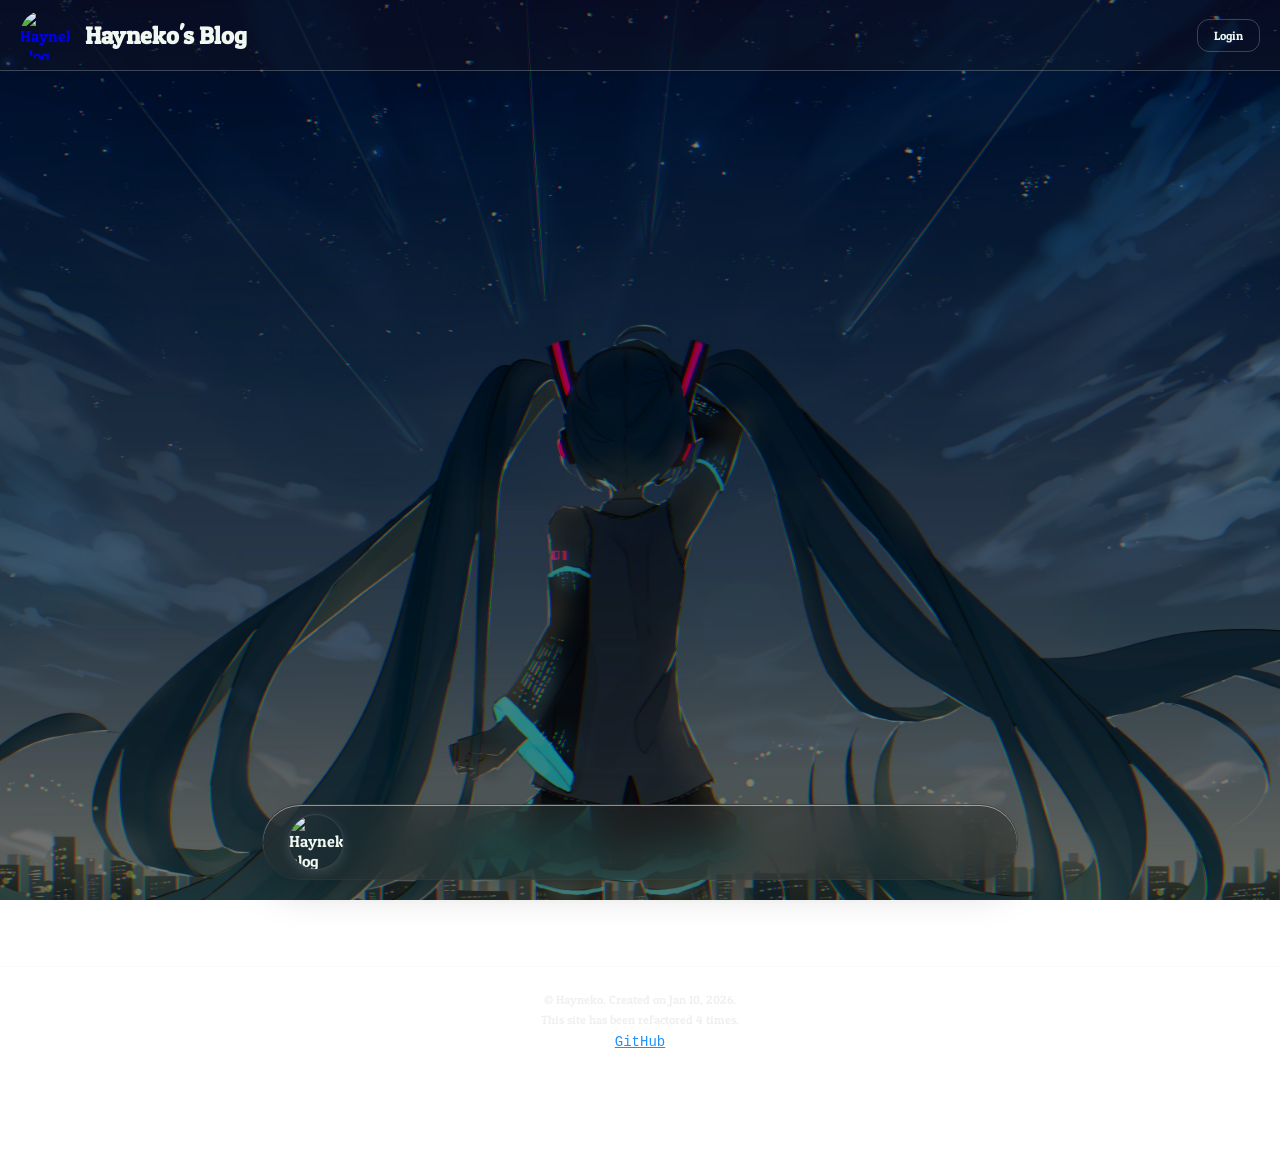
==== index.html @ 8fb21d36 "添加工具文档菜单，更新国际化翻译，优化菜单样式" ====
<!DOCTYPE html>
<html lang="en">
<head>
	<meta charset="UTF-8">
	<meta name="viewport" content="width=device-width, initial-scale=1.0">
	<meta name="description" content="Hayneko's first blog!">
	<meta name="keyword" content="Hayneko, blog, web development, haynekogithubio, acg, programmer, hayneko的博客, 博客, 个人网站, 个人博客, 二次元, 动画, 音乐, miku">
	<meta http-equiv="X-UA-Compatible" content="IE=edge">
		
	<title>Hayneko's blog</title>

	<link rel="manifest" href="manifest.json">
	
	<!-- 对于 iOS -->
	<meta name="mobile-web-app-capable" content="yes">
	<!-- <meta name="apple-mobile-web-app-status-bar-style" content="black-translucent"> -->
	
	<link rel="icon" href="medias/picures/miku.JPG" sizes="32x32">

	<!-- css waifu -->
	<!-- <link rel="stylesheet" href="live2dqw/assets/waifu.css"> -->

	<!-- css -->
	<link rel="stylesheet" href="medias/css/index.css">
	<link rel="stylesheet" href="medias/css/dock.css">
	<link rel="stylesheet" href="medias/css/main-page.css">

	
</head>
<body>

<header class="body_header">
	<a href="index.html" class="body_header_anchor not-link">
		<img class="body_header_logo protected-media" src="medias/picures/avatarMikuHatsune.jpg" alt="Hayneko's blog" />
		<h1 class="body_header_title" data-i18n="title">Hayneko's blog</h1>
	</a>

	<button class="body_header_menu_login-button" id="body_header_menu_login-button" data-i18n="login" onclick="javascript:ToggleMenu('dock_menu_header_login-menu');">Login</button>
</header>
<main>
	<!-- <h1 style="display:flex;justify-content:center;align-items:center;min-height:100vh;color:red;font-size:64px;text-align:center;" data-i18n="construction">NEW SITE IS UNDER CONSTRUCTION</h1> -->

	<aside class=""></aside>
	<section class=""></section>
	<!-- <strong>A sample strong tag.</strong> -->


</main>

<footer class="body_footer">
	<p class="body_footer_text" data-i18n="body_footer_text-0">Hayneko. Created on Jan 10, 2026.</p>
	<p class="body_footer_text" data-i18n="body_footer_text-1">This site has been refactored 4 times.</p>

	<a href="https://github.com/hayNeko" target="_blank" class="body_footer_link"><i class="fa-brands fa-github"></i>GitHub</a>

</footer>


<!-- menu system -->
<div class="dock_menus">
	<!-- contact -->
	<div class="dock_contact-menu" id="dock_contact">
		<div class="dock_menu_header">
			<i class="fa-solid fa-comment"></i>
			<span data-i18n="contact">Contact</span>
		</div>
		<menu class="dock_menu_content">
			<li class="dock_menu_option" onclick="javascript:HandleDockClickEvent_Contact_Via('https:\/\/github.com/hayNeko');">
				<i class="fa-brands fa-github"></i>
				<span data-i18n="contact-via-github">Contact me via GitHub</span>
			</li>
			<li class="dock_menu_option">
				<i class="fa-brands fa-instagram" onclick="javascript:HandleDockClickEvent_Contact_Via('https:\/\/www.instagram.com/hayneko_dword/');"></i>
				<span data-i18n="contact-via-instagram">Contact me via Instagram</span>
			</li>
		</menu>
	</div>
	
	<!-- language -->
	<div class="dock_language-menu" id="dock_language">
		<div class="dock_menu_header">
			<i class="fa-solid fa-globe"></i>
			<span data-i18n="language">Language</span>
		</div>
		<menu class="dock_menu_content">
			<li class="dock_menu_option" onclick="javascript:SetLanguage('en')">
				<span>English</span>
				<i class="fa-solid fa-check check-icon"></i>
			</li>
			<li class="dock_menu_option" onclick="javascript:SetLanguage('zh-CN')">
				<span>中文(简体)</span>
				<i class="fa-solid fa-check check-icon"></i>
			</li>
			<li class="dock_menu_option" onclick="javascript:SetLanguage('zh-TW')">
				<span>中文(繁體)</span>
				<i class="fa-solid fa-check check-icon"></i>
			</li>
			<li class="dock_menu_option" onclick="javascript:SetLanguage('ja')">
				<span>日本語</span>
				<i class="fa-solid fa-check check-icon"></i>
			</li>
		</menu>
	</div>

	<!-- search -->
	<div class="dock_search-menu" id="dock_search">
		<div class="dock_menu_header">
			<i class="fa-solid fa-magnifying-glass"></i>
			<span data-i18n="search">Search</span>
		</div>
		<menu class="dock_menu_content">
			<li>
				<input id="dock_menu_search_input" type="text" placeholder="Search..." disabled style="cursor:not-allowed;">
			</li>
			<li>
				<button data-i18n="search" disabled style="cursor:not-allowed;">Search (Not Available Yet)</button>
			</li>
		</menu>
	</div>

	<!-- tools -->
	<div class="dock_tools-menu" id="dock_tools">
		<div class="dock_menu_header">
			<i class="fa-solid fa-wrench"></i>
			<span data-i18n="tools">Tools</span>
		</div>
		<div class="dock_menu_content">
			<div class="dock_tools_section">
				<h3 class="dock_tools_title" data-i18n="simulation">Simulation</h3>
				<ul class="dock_tools_list">
					<li><a href="./physics_simulation.html" target="_blank" rel="noopener noreferrer" data-i18n="physics-simulation" class="not-link">Physics Simulation</a></li>
					<li><a href="./physics-simulation_Newtoon-second-law.html" target="_blank" rel="noopener noreferrer" data-i18n="physics-simulation-newtoon-second-law" class="not-link">Physics Simulation (Newtoon Second Law)</a></li>
				</ul>
				<h3 class="dock_tools_title" data-i18n="docs">Useful Docs</h3>
				<ul class="dock_tools_list">
					<li><a href="./medias/i386.pdf" target="_blank" rel="noopener noreferrer" data-i18n="docs-i386" class="not-link">INTEL 80386 PROGRAMMER'S REFERENCE MANUAL 1986</a></li>
				</ul>
			</div>
		</div>
	</div>
</div>
<!-- end menu system -->

<!-- login modal -->

<!-- end login modal -->

<!-- dock -->
<section class="dock">
	<div class="dock_avatar" id="avatar" onclick="javascript:HandleDockClickEvent_EmmitParticle();">
		<img src="medias/picures/avatarMikuHatsune.jpg" alt="Hayneko's blog" class="protected-media">
	</div>

	<p class="dock_boxes" id="home" data-i18n-tooltip="home" onclick="javascript:HandleDockClickEvent_Home();"><i class="fa-solid fa-house"></i></p>
	<p class="dock_boxes" id="album" data-i18n-tooltip="album" onclick="javascript:HandleDockClickEvent_Album();"><i class="fa-solid fa-image"></i></p>
	<p class="dock_boxes" id="about"  data-i18n-tooltip="about" onclick="javascript:HandleDockClickEvent_About();"><i class="fa-solid fa-user"></i></p>
	<p class="dock_boxes" id="projects" data-i18n-tooltip="projects" onclick="javascript:HandleDockClickEvent_Projects();"><i class="fa-solid fa-code"></i></p>
	<p class="dock_boxes" id="contact" data-i18n-tooltip="contact" onclick="javascript:HandleDockClickEvent_Contact();"><i class="fa-solid fa-comment"></i></p>
	<p class="dock_boxes" id="language" data-i18n-tooltip="language" onclick="javascript:HandleDockClickEvent_Language(event);"><i class="fa-solid fa-globe"></i></p>
	<p class="dock_boxes" id="theme" data-i18n-tooltip="switch-theme" onclick="javascript:HandleDockClickEvent_Theme();"><i class="fa-solid fa-moon"></i></p>
	<p class="dock_boxes" id="search" data-i18n-tooltip="search" onclick="javascript:HandleDockClickEvent_Search(event);"><i class="fa-solid fa-magnifying-glass"></i></p>
	<p class="dock_boxes" id="tools" data-i18n-tooltip="tools" onclick="javascript:HandleDockClickEvent_Tools(event);"><i class="fa-solid fa-wrench"></i></p>

</section>
<!-- end dock -->

<!-- waifu -->

<!-- <div class="waifu">
    <div class="waifu-tips"></div>
    <canvas id="live2d" class="live2d"></canvas>
    <div class="waifu-tool">
        <span class="fui-home"></span>
        <span class="fui-chat"></span>
        <span class="fui-eye"></span>
        <span class="fui-user"></span>
        <span class="fui-photo"></span>
        <span class="fui-info-circle"></span>
        <span class="fui-cross"></span>
    </div>
</div> -->

<!-- end waifu -->


</body>
<!-- DOM loaded -->
<script>
	document.addEventListener('DOMContentLoaded', async function() {
		// 初始化语言系统
		if (window.InitializeLanguageSystem) {
			await InitializeLanguageSystem();
		}
		
		// 延迟初始化菜单系统
		setTimeout(() => {
			if (window.InitializeMenuSystem) {
				InitializeMenuSystem();
			}
		}, 100);
	});
</script>
<!-- end DOM loaded -->

<!-- service worker -->
<script>
if ('serviceWorker' in navigator) {
	window.addEventListener('load', function() {
		// 获取正确的 Service Worker 路径
		const swPath = window.location.pathname.includes('/repo-name/') ? '/repo-name/service-worker.js' : '/service-worker.js';
		
		navigator.serviceWorker.register(swPath)
			.then(function(registration) {
				console.log('ServiceWorker registration successful');
			})
			.catch(function(err) {
				console.log('ServiceWorker registration failed: ', err);
			});
	});
}
</script>

<!-- end service worker -->

<!-- dock avatar particle -->
<script src="medias/scripts/CreateParticle.js"></script>
<!-- end dock avatar particle -->

<!-- dock links handler -->
<script>
	function HandleDockClickEvent_EmmitParticle() {
		EmmitParticle();

		// for debugging
		// caches.delete('hayneko-blog-cache-v1').then(() => {
		// 	console.log('Cache cleared');
		// });

	}
	function HandleDockClickEvent_Contact_Via(url) {
		window.open(url, "_blank");
	}

	function HandleDockClickEvent_Home() {
		window.location.href = "index.html";
	}
	function HandleDockClickEvent_Album() {
		// window.location.href = "#";
	}
	function HandleDockClickEvent_About() {
	}
	function HandleDockClickEvent_Projects() {
		window.open("https://github.com/hayNeko", "_blank");
	}
	function HandleDockClickEvent_Contact() {
		event.stopPropagation();
		ToggleMenu("dock_contact");
	}
	function HandleDockClickEvent_Language(event) {
		// const oldLang = LanguageManager.currentLanguage;
		// const newLang = LanguageManager.SwitchToNextLanguage();
		// UpdatePageLanguage();
		event.stopPropagation();
		ToggleMenu("dock_language");
	}
	function HandleDockClickEvent_Theme() {
		SwitchTheme();
		// console.log("Theme switched!");
	}
	function HandleDockClickEvent_Search(event) {
		// window.location.href = "#";
		event.stopPropagation();
		ToggleMenu("dock_search");
	}
	function HandleDockClickEvent_Tools(event) {
		// window.location.href = "#";
		event.stopPropagation();
		ToggleMenu("dock_tools");
	}
</script>
<!-- end dock links handler -->

<!-- language switcher -->
<script src="medias/scripts/LanguageSwitcher.js"></script>
<!-- end language switcher -->

<!-- theme switcher -->
<script src="medias/scripts/ThemeSwitcher.js"></script>
<!-- end theme switcher -->

<!-- menu system -->
<script src="medias/scripts/DockMenuSystem.js"></script>
<!-- end menu system -->

<!-- title -->
<script>
	let originalTitle = document.title;
	let leaveMessage = "Miku! ";

	document.addEventListener('DOMContentLoaded', async function() {
		// 等待语言系统初始化
		await InitializeLanguageSystem();
		
		// 获取当前语言的离开消息
		const langData = LanguageManager.GetCurrentLanguageData();
		leaveMessage = langData.translations['title_leave-message'] || "Miku! ";
		originalTitle = langData.translations['title'] || originalTitle;
	});

	document.addEventListener("visibilitychange", function () {
		if (document.hidden) {
			document.title = " (>_<) " + leaveMessage + originalTitle;
		} else {
			document.title = originalTitle;
		}
	});

</script>
<!-- end title -->

<!-- live-2d -->
<!-- <script src="live2dqw/assets/jquery.min.js?v=3.3.1"></script>
<script src="live2dqw/assets/jquery-ui.min.js?v=1.12.1"></script>
<script src="live2dqw/assets/waifu-tips.js"></script>
<script src="live2dqw/assets/live2d.js"></script>
<script type="text/javascript">
	/* 可直接修改部分参数 */
	live2d_settings['modelId'] = 2;                  // 默认模型 ID
	live2d_settings['modelTexturesId'] = 87;         // 默认材质 ID
	live2d_settings['modelStorage'] = false;         // 不储存模型 ID
	live2d_settings['canCloseLive2d'] = false;       // 隐藏 关闭看板娘 按钮
	live2d_settings['canTurnToHomePage'] = false;    // 隐藏 返回首页 按钮
	live2d_settings['waifuSize'] = '350x300';        // 看板娘大小
	live2d_settings['waifuTipsSize'] = '300x120';    // 提示框大小
	live2d_settings['waifuFontSize'] = '20px';       // 提示框字体
	live2d_settings['waifuToolFont'] = '20px';       // 工具栏字体
	live2d_settings['waifuToolLine'] = '30px';       // 工具栏行高
	live2d_settings['waifuToolTop'] = '-60px';       // 工具栏顶部边距
	live2d_settings['waifuDraggable'] = 'disable';    // 拖拽样式
	/* 在 initModel 前添加 */
	initModel("live2dqw/assets/waifu-tips.json?v=1.4.2")
</script> -->
<!-- end live-2d -->

<!-- fontawesome -->
<script src="https://kit.fontawesome.com/1600b40260.js" crossorigin="anonymous"></script>
<!-- end fontawesome -->

<!-- protected media -->
<script>
	const protectedMediaElements = document.querySelectorAll('.protected-media');

	protectedMediaElements.forEach(element => {
		// 禁用右键菜单
		element.addEventListener('contextmenu', event => {
			event.preventDefault();
		});

		// 禁用拖拽
		element.setAttribute('draggable', false);

		// 禁用拖动
		element.addEventListener('dragstart', event => {
			event.preventDefault();
		});

		// 禁用复制
		element.addEventListener('copy', event => {
			event.preventDefault();
		});

		// 禁用长按
		element.addEventListener('pointercancel', event => {
			event.preventDefault();
		});
	});
</script>

<!-- end protected media -->


</html>
---- medias/css/index.css ----
@import url("root.css");

* {
	margin: 0;
	padding: 0;
}


html {
	scroll-behavior: smooth;
	min-width: 100vw;
	font-family: eng-sans-serif, sans-serif;
}
html:lang(zh-CN) {
	font-family: zh-sans-serif, sans-serif;
}
html:lang(zh-TW) {
	font-family: zh-sans-serif, sans-serif;
}
html:lang(ja) {
	font-family: jp-sans-serif, sans-serif;
}

html.light-theme body::before {
	content: "";
	position: fixed;
	top: 0;
	left: 0;
	width: 100%;
	height: 100%;
	z-index: var(--index-base);
	background-size: cover;
	background-attachment: fixed;
	background-position: center center;
	background-image: url("../picures/bg-hatsune-miku.jpg");
	filter: brightness(1.5) saturate(0.75);
}

body::before {
	content: "";
	position: fixed;
	top: 0;
	left: 0;
	width: 100%;
	height: 100%;
	z-index: var(--index-base);
	background-size: cover;
	background-attachment: fixed;
	background-position: center center;
	background-image: url("../picures/bg-hatsune-miku.jpg");
	filter: brightness(0.5) saturate(1.5);
}

body {
	z-index: var(--index-base);
	
	color: var(--text-primary);
	min-width: 100vw;
	min-height: 100vh;
	overflow-x: hidden;
}
---- medias/css/dock.css ----
@import url(root.css);

/* macOS Dock Style Sidebar */
.dock {
	display: flex;
	justify-content: center;
	align-items: center;
	background-color: var(--dock-bg-color);
	border-radius: 50px;
	transition: var(--transition-sidebar);
	cursor: pointer;
	position: fixed;
	bottom: 20px;
	left: 50%;
	transform: translateX(-50%);
	z-index: var(--index-very-top);
	color: var(--text-color-primary);
	backdrop-filter: blur(20px) saturate(180%);
	-webkit-backdrop-filter: blur(20px) saturate(180%);
	border: 1px solid var(--dock-border-color);
	box-shadow: 
		0 10px 40px var(--dock-shadow-color),
		inset 0 1px 0 #FFFFFF7F;
	padding: 12px 20px;
	min-width: auto;
	max-width: 90%;
	height: 50px;
	overflow: visible;
	gap: 8px;
}

/* .dock:hover {
	width: auto;
	background-color: var(--dock-bg-color);
	backdrop-filter: blur(20px) saturate(180%);
	-webkit-backdrop-filter: blur(20px) saturate(180%);
} */

.dock_avatar {
	display: flex;
	align-items: center;
	justify-content: center;
	transition: var(--transition-smooth);
	padding-right: 5px;
	padding-left: 5px;
	order: -1;
}

.dock_avatar.clicked img {
	animation: avatarClick 0.3s ease;
}

@keyframes avatarClick {
	0% {
		transform: scale(1);
	}
	50% {
		transform: scale(0.9);
	}
	100% {
		transform: scale(1);
	}
}

.dock_avatar img {
	width: 54px;
	height: 54px;
	border-radius: 50%;
	object-fit: cover;
	border: 1px solid #FFFFFF1F;
	transition: all 0.3s ease;
	box-shadow: 0 4px 12px #FFFFFF1F;
}

.dock_boxes {
	display: flex;
	flex-direction: column;
	align-items: center;
	justify-content: center;
	height: 56px;
	width: 56px;
	position: relative;
	border-radius: 14px;
	transition: var(--transition-smooth);
	color: var(--text-color-primary);
	margin: 0 4px;
}

.dock_boxes i {
	font-size: 1.6rem;
	transition: var(--transition-smooth);
}

.dock_boxes:hover {
	transform: scale(1.1) translateY(-2px);
}

.dock_boxes:hover i {
	transform: scale(1.1);
}

.dock_boxes::after {
	content: attr(data-tooltip);
	position: absolute;
	bottom: 80px;
	color: var(--text-color-primary);
	padding: 6px 12px;
	border-radius: 16px;
	font-size: 0.85rem;
	font-weight: 500;
	white-space: nowrap;
	opacity: 0;
	transform: translateY(10px);
	transition: all 0.3s ease;
	pointer-events: none;
	z-index: calc(var(--index-very-top)+1);
	backdrop-filter: blur(10px);
	-webkit-backdrop-filter: blur(10px);
}

.dock_boxes:hover::after {
	opacity: 1;
	background: var(--dock-bg-color);
	transform: translateY(0);
}

.dock_boxes.active::before {
	content: '';
	position: absolute;
	top: -8px;
	width: 4px;
	height: 4px;
	background-color: #4A9EFF;
	border-radius: 50%;
	opacity: 0.8;
}

@media (max-width: 768px) {
	.dock {
		height: 75px;
		padding: 10px 15px;
		bottom: 20px;
		border-radius: 20px;
		width: 90vw;
	}
	
	.dock_boxes {
		height: 50px;
		width: 50px;
		margin: 0 3px;
	}

	.dock_boxes::after {
		content: attr(data-tooltip);
		bottom: -15px;
		font-size: 0.5rem;
		opacity: 1;
	}
	
	.dock_boxes i {
		font-size: 1.4rem;
		padding-bottom: 5px;
	}
	
	.dock_avatar img {
		width: 48px;
		height: 48px;
	}

}

.dock_particle {
	position: fixed;
	pointer-events: none;
	border-radius: 50%;
	z-index: calc(var(--index-overlay));
	opacity: 0.8;
}

@media (max-width: 480px) {
	.dock {
		height: 65px;
		padding: 8px 12px;
		bottom: 15px;
		border-radius: 18px;
		max-width: 95%;
	}
	
	.dock_boxes {
		height: 48px;
		width: 48px;
		margin: 0 2px;
	}
	
	.dock_boxes i {
		font-size: 1.3rem;
	}
	
	.dock_avatar img {
		width: 44px;
		height: 44px;
	}
}

@keyframes DockIconAppear {
	0% {
		opacity: 0;
		transform: translateY(20px) scale(0.8);
	}
	60% {
		opacity: 1;
		transform: translateY(-5px) scale(1.05);
	}
	100% {
		opacity: 1;
		transform: translateY(0) scale(1);
	}
}

@keyframes DockExtend {
	0% {
		transform: translate(-50%, 100px) scale(0.01);
	}
	100% {
		width: auto;
		transform: translate(-50%) scale(1);
	}
}

.dock { animation: DockExtend 0.5s cubic-bezier(0.77, 0, 0.175, 1) 0s both; }

.dock_boxes:nth-child(1) { animation: DockIconAppear 0.3s cubic-bezier(0.23, 1, 0.320, 1) 0.3s both; }
.dock_boxes:nth-child(2) { animation: DockIconAppear 0.3s cubic-bezier(0.23, 1, 0.320, 1) 0.35s both; }
.dock_boxes:nth-child(3) { animation: DockIconAppear 0.3s cubic-bezier(0.23, 1, 0.320, 1) 0.4s both; }
.dock_boxes:nth-child(4) { animation: DockIconAppear 0.3s cubic-bezier(0.23, 1, 0.320, 1) 0.45s both; }
.dock_boxes:nth-child(5) { animation: DockIconAppear 0.3s cubic-bezier(0.23, 1, 0.320, 1) 0.5s both; }
.dock_boxes:nth-child(6) { animation: DockIconAppear 0.3s cubic-bezier(0.23, 1, 0.320, 1) 0.55s both; }
.dock_boxes:nth-child(7) { animation: DockIconAppear 0.3s cubic-bezier(0.23, 1, 0.320, 1) 0.6s both; }
.dock_boxes:nth-child(8) { animation: DockIconAppear 0.3s cubic-bezier(0.23, 1, 0.320, 1) 0.65s both; }
.dock_boxes:nth-child(9) { animation: DockIconAppear 0.3s cubic-bezier(0.23, 1, 0.320, 1) 0.7s both; }
.dock_boxes:nth-child(10) { animation: DockIconAppear 0.3s cubic-bezier(0.23, 1, 0.320, 1) 0.75s both; }
/* .dock_avatar { animation: DockIconAppear 0.3s ease 0.05s both; } */

/* dock menus */
.dock_menus {
	position: fixed;
	z-index: var(--index-dock-menu);
	pointer-events: none;
	display: flex;
	transition: var(--transition-menu);
	/* width: 100%; */
}

.dock_contact-menu,
.dock_language-menu,
.dock_search-menu,
.dock_tools-menu {
	position: fixed;
	left: 50%;
	transform: translateX(-50%);
	bottom: 110px;
	background: var(--dock-menu-bg-color);
	border-radius: 16px;
	backdrop-filter: blur(20px) saturate(180%);
	border: 1px solid var(--dock-menu-border-color);
	box-shadow: 
		0 10px 40px var(--dock-menu-shadow-color),
		inset 0 1px 0 #FFFFFF7F;
	padding: 12px;
	min-width: 35vw;
	pointer-events: auto;
	display: none;
	opacity: 0;
	/* visibility: hidden; */
	transition: opacity 0.3s ease, visibility 0.3s ease;
	/* 确保菜单不会超出屏幕顶部 */
	max-height: calc(100vh - 130px);
	max-width: 90vw;
	
	overflow-y: auto; /* 如果内容太多，允许滚动 */
	
}

.dock_contact-menu.show,
.dock_language-menu.show,
.dock_search-menu.show,
.dock_tools-menu.show {
	/* transform: translateY(-50px) translateX(0); */
	animation: dock_menu_pop_up 0.4s cubic-bezier(0.34, 1.56, 0.64, 1) forwards;
	opacity: 1;
	display: block;
}

.dock_menu_header {
	display: flex;
	align-items: center;
	gap: 10px;
	padding: 8px 12px;
	font-weight: 600;
	font-size: 0.95rem;
	color: var(--text-color-primary);
	border-bottom: 1px solid var(--dock-menu-border-color);
	margin-bottom: 8px;
}

.dock_menu_header i {
	font-size: 1rem;
	opacity: 0.8;
}

.dock_menu_content {
	display: flex;
	flex-direction: column;
	gap: 4px;
	list-style: none;
	padding: 0;
	margin: 0;
}

.dock_menu_option {
	display: flex;
	align-items: center;
	justify-content: space-between;
	padding: 10px 12px;
	border-radius: 10px;
	cursor: pointer;
	transition: all 0.2s ease;
	color: var(--text-color-primary);
	font-size: 0.9rem;
}

.dock_menu_option:hover {
	background: var(--dock-menu-hover-bg);
}

.dock_menu_option.active {
	background: var(--dock-menu-active-bg);
}

.dock_menu_option .check-icon {
	font-size: 0.8rem;
	color: #4A9EFF;
	display: none;
}

.dock_menu_option.active .check-icon {
	display: block;
}

/* 搜索菜单特定样式 */
.dock_search-menu {
	min-width: fit-content;
}

.dock_search-menu input[type="text"] {
	width: 320px;
	background: var(--dock-menu-hover-bg);
	border: 1px solid var(--dock-menu-border-color);
	border-radius: 10px;
	padding: 10px 12px;
	color: var(--text-color-primary);
	font-size: 0.9rem;
	outline: none;
	transition: all 0.2s ease;
}

.dock_search-menu input[type="text"]:focus {
	border-color: #4A9EFF;
	box-shadow: 0 0 0 2px #4A9EFF40;
}

.dock_search-menu button {
	width: 100%;
	background: var(--dock-menu-active-bg);
	border: 1px solid var(--dock-menu-border-color);
	border-radius: 10px;
	padding: 10px;
	color: var(--text-color-primary);
	cursor: pointer;
	transition: all 0.2s ease;
	font-size: 0.9rem;
	margin-top: 8px;
}

.dock_search-menu button:hover {
	background: var(--dock-menu-hover-bg);
	transform: translateY(-1px);
}

/* Tools菜单特定样式 */
.dock_tools_section {
	margin-bottom: 12px;
}

.dock_tools_section:last-child {
	margin-bottom: 0;
}

.dock_tools_title {
	font-size: 0.9rem;
	font-weight: 600;
	color: var(--text-color-primary);
	margin: 0 0 8px 0;
	padding: 4px 0;
	border-bottom: 1px solid var(--dock-menu-border-color);
}

.dock_tools_list {
	list-style: none;
	padding: 0;
	margin: 0;
	display: flex;
	flex-direction: column;
	gap: 4px;
}

.dock_tools_list li {
	padding: 0;
	margin: 0;
}

.dock_tools_list a {
	display: block;
	padding: 8px 10px;
	color: var(--text-color-primary);
	font-size: 0.85rem;
	border-radius: 8px;
	transition: all 0.2s ease;
	background: transparent;
}

.dock_tools_list a:hover {
	background: var(--dock-menu-hover-bg);
}








/* 菜单动画 */
@keyframes dock_menu_pop_up {
	0% {
		opacity: 0;
		transform: var(--menu-pop-origin, translate(-50%, 0)) scale(0.3);
		filter: blur(10px);
	}
	70% {
		opacity: 1;
		transform: translate(-50%, -10px) scale(1.05);
	}
	100% {
		opacity: 1;
		transform: translate(-50%, 0) scale(1);
		filter: blur(0);
	}
}

@keyframes dock_menu_collapse {
	0% {
		opacity: 1;
		transform: translate(-50%, 0) scale(1);
		filter: blur(0);
	}
	30% {
		opacity: 1;
		transform: translate(-50%, -5px) scale(0.95);
	}
	100% {
		opacity: 0;
		transform: var(--menu-pop-origin, translate(-50%, 0)) scale(0.2);
		filter: blur(10px);
	}
}

/* 响应式调整 */
@media (max-width: 768px) {
	.dock_language-menu,
	.dock_search-menu,
	.dock_tools-menu {
		min-width: 85vw;
		max-width: 95vw;
		bottom: 120px;
	}
	
	.dock_search-menu {
		min-width: 240px;
	}
	
	.dock_menu_option {
		padding: 8px 10px;
		font-size: 0.85rem;
	}
	
	.dock_search-menu input[type="text"] {
		padding: 8px 10px;
		font-size: 0.85rem;
		width: fit-content;
	}
}

@media (max-width: 480px) {
	.dock_language-menu,
	.dock_search-menu,
	.dock_tools-menu {
		min-width: 95vw;
		max-width: 100vw;
		bottom: 140px;
	}
	
	.dock_search-menu {
		min-width: fit-content;
	}
	
	.dock_menu_header {
		padding: 6px 10px;
		font-size: 0.85rem;
	}
	
	.dock_menu_option {
		padding: 7px 9px;
		font-size: 0.8rem;
	}
}
/* end dock menus */
---- medias/css/main-page.css ----
@import url("./root.css");



.body_header {
	display: flex;
	align-items: center;
	padding: 10px 20px;
	background-color: var(--header-background-color);
	border-bottom: 1px solid var(--border-color-secondary);
}

.body_header_anchor {
	display: flex;
	align-items: center;
	text-decoration: none;
}

.body_header_logo {
	width: 50px;
	height: 50px;
	border-radius: 50%;
	margin-right: 15px;
}

.body_header_title {
	color: var(--text-color-primary);
	font-size: 1.5rem;
	font-weight: bold;
}

.body_header_menu_login-button {
	margin-left: auto;
	padding: 8px 16px;
	font-size: 0.75rem;
	background-color: transparent;
	color: var(--text-color-primary);
	border: 1px solid var(--border-color-primary);
	border-radius: 12px;
	cursor: pointer;
	transition: background-color 0.3s ease, color 0.3s ease;
}

.body_header_menu_login-button:hover {
	background-color: var(--border-color-primary);
	color: var(--text-anchor-color);
}





.body_footer {
	margin-top: 40px;
	padding: 20px;
	padding-bottom: 120px;
	background-color: var(--footer-background-color);
	border-top: 1px solid var(--border-color-secondary);
	text-align: center;
	color: var(--text-color-primary);
	font-size: 0.875rem;
}

.body_footer_text {
	margin: 5px 0;
	color: var(--general-text-color);
	font-size: 0.75rem;
}

.body_footer_link {
	color: var(--text-anchor-color);
}


main {
	display: flex;
	min-height: 95vh;
}
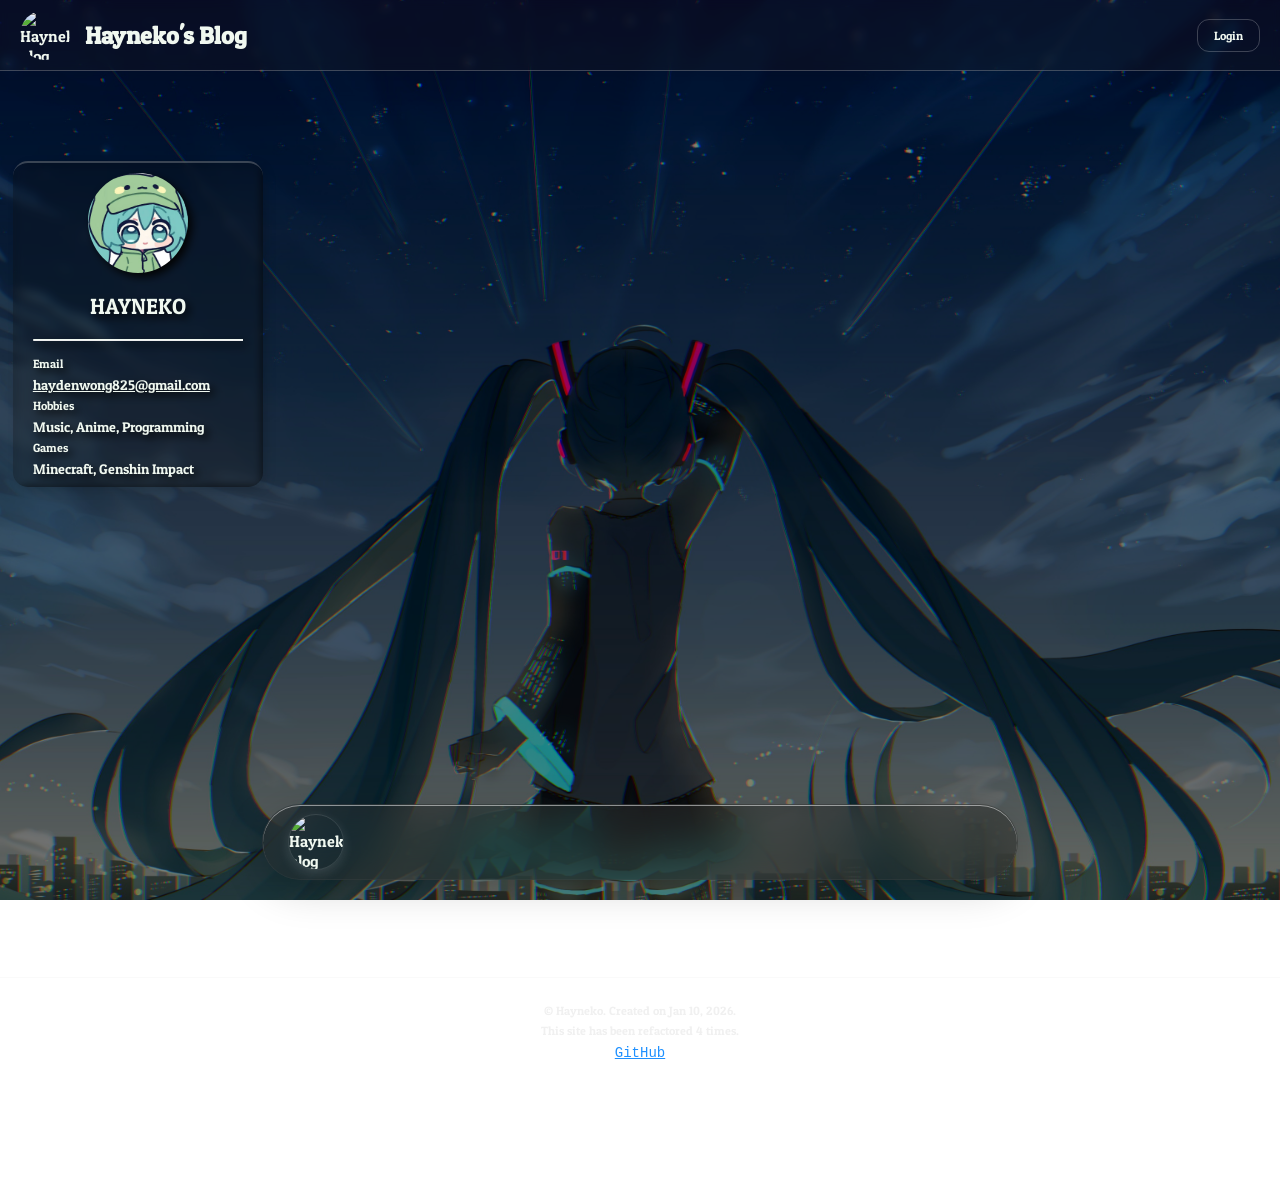
==== commit f4868f9a: "Refactor code structure for improved readability and maintainability" ====
--- a/index.html
+++ b/index.html
@@ -40,8 +40,52 @@
 <main>
 	<!-- <h1 style="display:flex;justify-content:center;align-items:center;min-height:100vh;color:red;font-size:64px;text-align:center;" data-i18n="construction">NEW SITE IS UNDER CONSTRUCTION</h1> -->
 
-	<aside class=""></aside>
-	<section class=""></section>
+	<aside class="info">
+		<figure class="info_avatar">
+			<img src="medias/picures/avatarMikuHatsune1.jpg" alt="avatar" class="info_avatar protected-media">
+			<figcaption class="info_avatar_name">Hayneko</figcaption>
+		</figure>
+		<section class="info_section">
+			<hr>
+			<!-- <p class="info_section_text">Email: <a href="mailto:haydenwong825@gmail.com">haydenwong825@gmail.com</a></p>
+			<p class="info_section_text" data-i18n="info_hobbies">Hobbies: Music, Anime, Programming</p>
+			<p class="info_section_text" data-i18n="info_games">Games: Minecraft, Genshin Impact</p> -->
+			<span class="info_section_text" data-i18n="info_email">Email: </span>
+			<span class="info_section_text-value">
+				<a href="mailto:haydenwong825@gmail.com" class="not-link">haydenwong825@gmail.com</a>
+			</span>
+
+			<span class="info_section_text" data-i18n="info_hobbies">Hobbies: </span>
+			<span class="info_section_text-value" data-i18n="info_hobbies_content">Music, Anime, Programming</span>
+
+			<span class="info_section_text" data-i18n="info_games">Games: </span>
+			<span class="info_section_text-value" data-i18n="info_games_content">Minecraft, Genshin Impact</span>
+		</section>
+		<!-- <h3 class="info_code_title" data-i18n="info_code_title">Introduction</h3> -->
+		<!-- <section class="code-illustration">
+<span class="info_code code-area-heading">C++</span>
+<pre class="info_code code-area" data-i18n="info_code">
+struct Hayneko {
+  std::string name = "Hayneko";
+  std::string email = "haydenwong825@gmail.com";
+  std::string hobbies[3] = {
+    "Music", "Anime", "Programming"
+  };
+  std::string games[2] = {
+    "Minecraft", "Genshin Impact"
+  };
+  uint16_t age = 18;
+}
+
+</pre>
+</section> -->
+	</aside>
+	
+	<article class="">
+		<section class="">
+
+		</section>
+	</article>
 	<!-- <strong>A sample strong tag.</strong> -->
 
 
@@ -129,7 +173,7 @@
 				<h3 class="dock_tools_title" data-i18n="simulation">Simulation</h3>
 				<ul class="dock_tools_list">
 					<li><a href="./physics_simulation.html" target="_blank" rel="noopener noreferrer" data-i18n="physics-simulation" class="not-link">Physics Simulation</a></li>
-					<li><a href="./physics-simulation_Newtoon-second-law.html" target="_blank" rel="noopener noreferrer" data-i18n="physics-simulation-newtoon-second-law" class="not-link">Physics Simulation (Newtoon Second Law)</a></li>
+					<li><a href="./physics-simulation_Newton-second-law.html" target="_blank" rel="noopener noreferrer" data-i18n="physics-simulation-newton-second-law" class="not-link">Physics Simulation (Newton Second Law)</a></li>
 				</ul>
 				<h3 class="dock_tools_title" data-i18n="docs">Useful Docs</h3>
 				<ul class="dock_tools_list">
@@ -138,6 +182,21 @@
 			</div>
 		</div>
 	</div>
+
+	<!-- friendly links -->
+	<div class="dock_friendly-links-menu" id="dock_friendly-links">
+		<div class="dock_menu_header">
+			<i class="fa-solid fa-link"></i>
+			<span data-i18n="friendly-links">Friendly Links</span>
+		</div>
+		<menu class="dock_menu_content">
+			<!-- <li class="dock_menu_option" onclick="javascript:;">
+				<a href="#" target="_blank" rel="noopener noreferrer" data-i18n="friendly-link-1">Friendly Link 1</a>
+			</li> -->
+			<li><p data-i18n="no-friendly-link">No friendly links available at the moment. Contact me to add your link.</p></li>
+		</menu>
+	</div>
+
 </div>
 <!-- end menu system -->
 
@@ -146,22 +205,22 @@
 <!-- end login modal -->
 
 <!-- dock -->
-<section class="dock">
-	<div class="dock_avatar" id="avatar" onclick="javascript:HandleDockClickEvent_EmmitParticle();">
+<nav class="dock">
+	<figure class="dock_avatar" id="avatar" onclick="javascript:HandleDockClickEvent_EmmitParticle();">
 		<img src="medias/picures/avatarMikuHatsune.jpg" alt="Hayneko's blog" class="protected-media">
-	</div>
+	</figure>
 
 	<p class="dock_boxes" id="home" data-i18n-tooltip="home" onclick="javascript:HandleDockClickEvent_Home();"><i class="fa-solid fa-house"></i></p>
 	<p class="dock_boxes" id="album" data-i18n-tooltip="album" onclick="javascript:HandleDockClickEvent_Album();"><i class="fa-solid fa-image"></i></p>
-	<p class="dock_boxes" id="about"  data-i18n-tooltip="about" onclick="javascript:HandleDockClickEvent_About();"><i class="fa-solid fa-user"></i></p>
+	<p class="dock_boxes" id="friendly-links" data-i18n-tooltip="friendly-links" onclick="javascript:HandleDockClickEvent_FriendlyLinks(event);"><i class="fa-solid fa-link"></i></p>
 	<p class="dock_boxes" id="projects" data-i18n-tooltip="projects" onclick="javascript:HandleDockClickEvent_Projects();"><i class="fa-solid fa-code"></i></p>
-	<p class="dock_boxes" id="contact" data-i18n-tooltip="contact" onclick="javascript:HandleDockClickEvent_Contact();"><i class="fa-solid fa-comment"></i></p>
+	<p class="dock_boxes" id="contact" data-i18n-tooltip="contact" onclick="javascript:HandleDockClickEvent_Contact(event);"><i class="fa-solid fa-comment"></i></p>
 	<p class="dock_boxes" id="language" data-i18n-tooltip="language" onclick="javascript:HandleDockClickEvent_Language(event);"><i class="fa-solid fa-globe"></i></p>
 	<p class="dock_boxes" id="theme" data-i18n-tooltip="switch-theme" onclick="javascript:HandleDockClickEvent_Theme();"><i class="fa-solid fa-moon"></i></p>
 	<p class="dock_boxes" id="search" data-i18n-tooltip="search" onclick="javascript:HandleDockClickEvent_Search(event);"><i class="fa-solid fa-magnifying-glass"></i></p>
 	<p class="dock_boxes" id="tools" data-i18n-tooltip="tools" onclick="javascript:HandleDockClickEvent_Tools(event);"><i class="fa-solid fa-wrench"></i></p>
 
-</section>
+</nav>
 <!-- end dock -->
 
 <!-- waifu -->
@@ -247,12 +306,14 @@
 	function HandleDockClickEvent_Album() {
 		// window.location.href = "#";
 	}
-	function HandleDockClickEvent_About() {
+	function HandleDockClickEvent_FriendlyLinks(event) {
+		event.stopPropagation();
+		ToggleMenu("dock_friendly-links");
 	}
 	function HandleDockClickEvent_Projects() {
 		window.open("https://github.com/hayNeko", "_blank");
 	}
-	function HandleDockClickEvent_Contact() {
+	function HandleDockClickEvent_Contact(event) {
 		event.stopPropagation();
 		ToggleMenu("dock_contact");
 	}
@@ -294,9 +355,6 @@
 
 <!-- title -->
 <script>
-	let originalTitle = document.title;
-	let leaveMessage = "Miku! ";
-
 	document.addEventListener('DOMContentLoaded', async function() {
 		// 等待语言系统初始化
 		await InitializeLanguageSystem();
--- a/medias/css/dock.css
+++ b/medias/css/dock.css
@@ -254,7 +254,8 @@
 .dock_contact-menu,
 .dock_language-menu,
 .dock_search-menu,
-.dock_tools-menu {
+.dock_tools-menu,
+.dock_friendly-links-menu {
 	position: fixed;
 	left: 50%;
 	transform: translateX(-50%);
@@ -284,7 +285,8 @@
 .dock_contact-menu.show,
 .dock_language-menu.show,
 .dock_search-menu.show,
-.dock_tools-menu.show {
+.dock_tools-menu.show,
+.dock_friendly-links-menu.show {
 	/* transform: translateY(-50px) translateX(0); */
 	animation: dock_menu_pop_up 0.4s cubic-bezier(0.34, 1.56, 0.64, 1) forwards;
 	opacity: 1;
@@ -431,6 +433,15 @@
 
 .dock_tools_list a:hover {
 	background: var(--dock-menu-hover-bg);
+}
+
+.dock_friendly-links-menu li {
+	padding: 8px 10px;
+	color: var(--text-color-primary);
+	font-size: 0.85rem;
+	border-radius: 8px;
+	transition: all 0.2s ease;
+	background: transparent;
 }
 
 
--- a/medias/css/main-page.css
+++ b/medias/css/main-page.css
@@ -7,6 +7,8 @@
 	align-items: center;
 	padding: 10px 20px;
 	background-color: var(--header-background-color);
+	filter: blur();
+	backdrop-filter: blur(5px);
 	border-bottom: 1px solid var(--border-color-secondary);
 }
 
@@ -75,4 +77,62 @@
 main {
 	display: flex;
 	min-height: 95vh;
-}+}
+
+.info {
+	display: flex;
+	flex-direction: column;
+	width: clamp(250px, 17.5vw, 300px);
+	margin-top: 10vh;
+	margin-bottom: 50vh;
+	margin-left: 1vw;
+	background-color: var(--info-background-color);
+	border-top: 2px solid var(--border-color-primary);
+	border-radius: 15px;
+	color: var(--text-color-primary);
+	font-size: 0.875rem;
+	filter: blur() drop-shadow(4px 4px 4px #000000);
+	backdrop-filter: blur(5px);
+}
+
+.info_avatar {
+	display: flex;
+	justify-content: center;
+	align-items: center;
+	flex-direction: column;
+	padding-top: 5px;
+}
+
+.info_avatar_name {
+	font-size: 22px;
+	text-transform: uppercase;
+}
+
+.info_avatar img {
+	width: 100px;
+	height: 100px;
+	border-radius: 50%;
+	margin-bottom: 20px;
+}
+
+.info_section {
+	display: flex;
+	flex-direction: column;
+	justify-content: space-between;
+	padding: 10px 20px;
+}
+
+.info_section > hr {
+	margin-top: 10px;
+	margin-bottom: 10px;
+}
+
+.info_section_text {
+	font-size: 0.75rem;
+	text-align: left;
+	margin: 5px 0;
+}
+
+/* .info_code {
+	width: 17.5vw;
+} */
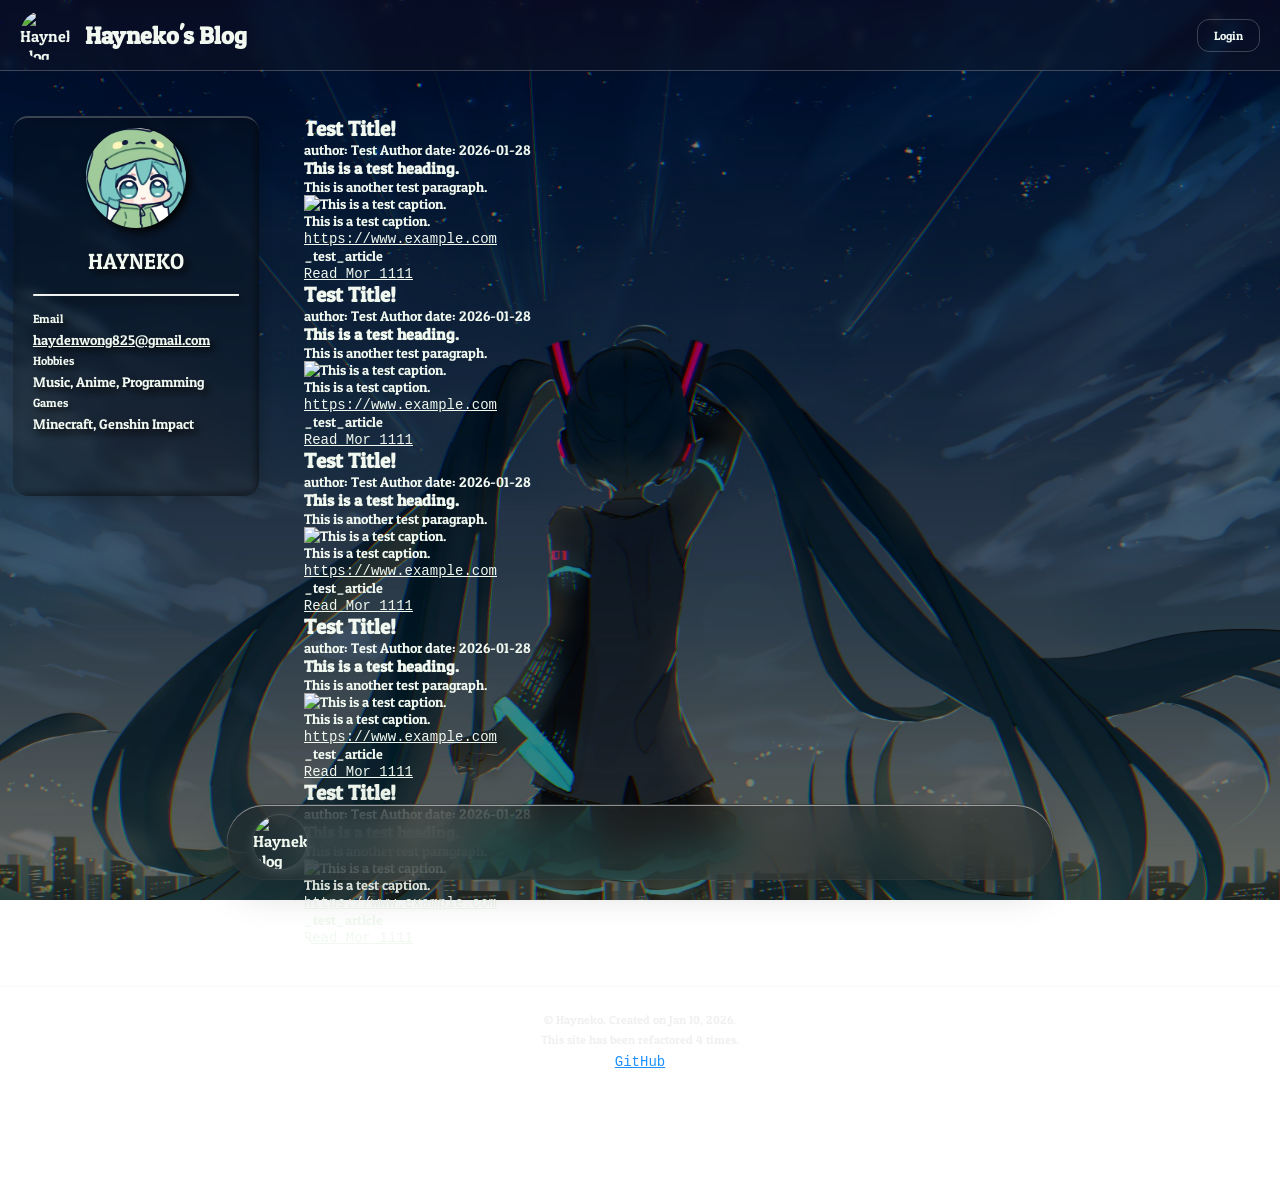
==== commit 636ca3f8: "添加文章样式表，调整主内容区间距，更新存储列表以包含新的Minecraft地图下载链接" ====
--- a/index.html
+++ b/index.html
@@ -24,6 +24,7 @@
 	<link rel="stylesheet" href="medias/css/index.css">
 	<link rel="stylesheet" href="medias/css/dock.css">
 	<link rel="stylesheet" href="medias/css/main-page.css">
+	<link rel="stylesheet" href="medias/css/articles.css">
 
 	
 </head>
@@ -51,9 +52,7 @@
 			<p class="info_section_text" data-i18n="info_hobbies">Hobbies: Music, Anime, Programming</p>
 			<p class="info_section_text" data-i18n="info_games">Games: Minecraft, Genshin Impact</p> -->
 			<span class="info_section_text" data-i18n="info_email">Email: </span>
-			<span class="info_section_text-value">
-				<a href="mailto:haydenwong825@gmail.com" class="not-link">haydenwong825@gmail.com</a>
-			</span>
+			<span class="info_section_text-value"><a href="mailto:haydenwong825@gmail.com" class="not-link">haydenwong825@gmail.com</a></span>
 
 			<span class="info_section_text" data-i18n="info_hobbies">Hobbies: </span>
 			<span class="info_section_text-value" data-i18n="info_hobbies_content">Music, Anime, Programming</span>
@@ -81,9 +80,9 @@
 </section> -->
 	</aside>
 	
-	<article class="">
-		<section class="">
-
+	<article class="main-article">
+		<section class="article-list-container" id="article-list-container">
+			
 		</section>
 	</article>
 	<!-- <strong>A sample strong tag.</strong> -->
@@ -113,8 +112,8 @@
 				<i class="fa-brands fa-github"></i>
 				<span data-i18n="contact-via-github">Contact me via GitHub</span>
 			</li>
-			<li class="dock_menu_option">
-				<i class="fa-brands fa-instagram" onclick="javascript:HandleDockClickEvent_Contact_Via('https:\/\/www.instagram.com/hayneko_dword/');"></i>
+			<li class="dock_menu_option" onclick="javascript:HandleDockClickEvent_Contact_Via('https:\/\/www.instagram.com/hayneko_dword/');">
+				<i class="fa-brands fa-instagram"></i>
 				<span data-i18n="contact-via-instagram">Contact me via Instagram</span>
 			</li>
 		</menu>
@@ -127,19 +126,19 @@
 			<span data-i18n="language">Language</span>
 		</div>
 		<menu class="dock_menu_content">
-			<li class="dock_menu_option" onclick="javascript:SetLanguage('en')">
+			<li class="dock_menu_option" onclick="javascript:SetLanguage('en');window.location.reload();">
 				<span>English</span>
 				<i class="fa-solid fa-check check-icon"></i>
 			</li>
-			<li class="dock_menu_option" onclick="javascript:SetLanguage('zh-CN')">
+			<li class="dock_menu_option" onclick="javascript:SetLanguage('zh-CN');window.location.reload();">
 				<span>中文(简体)</span>
 				<i class="fa-solid fa-check check-icon"></i>
 			</li>
-			<li class="dock_menu_option" onclick="javascript:SetLanguage('zh-TW')">
+			<li class="dock_menu_option" onclick="javascript:SetLanguage('zh-TW');window.location.reload();">
 				<span>中文(繁體)</span>
 				<i class="fa-solid fa-check check-icon"></i>
 			</li>
-			<li class="dock_menu_option" onclick="javascript:SetLanguage('ja')">
+			<li class="dock_menu_option" onclick="javascript:SetLanguage('ja');window.location.reload();">
 				<span>日本語</span>
 				<i class="fa-solid fa-check check-icon"></i>
 			</li>
@@ -212,6 +211,7 @@
 
 	<p class="dock_boxes" id="home" data-i18n-tooltip="home" onclick="javascript:HandleDockClickEvent_Home();"><i class="fa-solid fa-house"></i></p>
 	<p class="dock_boxes" id="album" data-i18n-tooltip="album" onclick="javascript:HandleDockClickEvent_Album();"><i class="fa-solid fa-image"></i></p>
+	<p class="dock_boxes" id="storage" data-i18n-tooltip="storage" onclick="javascript:HandleDockClickEvent_Storage();"><i class="fa-solid fa-box-archive"></i></p>
 	<p class="dock_boxes" id="friendly-links" data-i18n-tooltip="friendly-links" onclick="javascript:HandleDockClickEvent_FriendlyLinks(event);"><i class="fa-solid fa-link"></i></p>
 	<p class="dock_boxes" id="projects" data-i18n-tooltip="projects" onclick="javascript:HandleDockClickEvent_Projects();"><i class="fa-solid fa-code"></i></p>
 	<p class="dock_boxes" id="contact" data-i18n-tooltip="contact" onclick="javascript:HandleDockClickEvent_Contact(event);"><i class="fa-solid fa-comment"></i></p>
@@ -284,6 +284,7 @@
 <!-- dock avatar particle -->
 <script src="medias/scripts/CreateParticle.js"></script>
 <!-- end dock avatar particle -->
+<script src="medias/scripts/MainContent.js"></script>
 
 <!-- dock links handler -->
 <script>
@@ -305,6 +306,9 @@
 	}
 	function HandleDockClickEvent_Album() {
 		// window.location.href = "#";
+	}
+	function HandleDockClickEvent_Storage() {
+		window.location.href = "./storage-list.html";
 	}
 	function HandleDockClickEvent_FriendlyLinks(event) {
 		event.stopPropagation();
--- a/medias/css/dock.css
+++ b/medias/css/dock.css
@@ -239,6 +239,7 @@
 .dock_boxes:nth-child(8) { animation: DockIconAppear 0.3s cubic-bezier(0.23, 1, 0.320, 1) 0.65s both; }
 .dock_boxes:nth-child(9) { animation: DockIconAppear 0.3s cubic-bezier(0.23, 1, 0.320, 1) 0.7s both; }
 .dock_boxes:nth-child(10) { animation: DockIconAppear 0.3s cubic-bezier(0.23, 1, 0.320, 1) 0.75s both; }
+.dock_boxes:nth-child(11) { animation: DockIconAppear 0.3s cubic-bezier(0.23, 1, 0.320, 1) 0.8s both; }
 /* .dock_avatar { animation: DockIconAppear 0.3s ease 0.05s both; } */
 
 /* dock menus */
--- a/medias/css/main-page.css
+++ b/medias/css/main-page.css
@@ -83,7 +83,7 @@
 	display: flex;
 	flex-direction: column;
 	width: clamp(250px, 17.5vw, 300px);
-	margin-top: 10vh;
+	margin-top: 5vh;
 	margin-bottom: 50vh;
 	margin-left: 1vw;
 	background-color: var(--info-background-color);
--- a/medias/css/articles.css
+++ b/medias/css/articles.css
@@ -0,0 +1,27 @@
+@import url("./root.css");
+
+.main-article {
+	display: flex;
+	flex-direction: column;
+	justify-content: center;
+	width: 80vw;
+	position: relative;
+	font-size: 0.875rem;
+	overflow: hidden;
+	z-index: var(--index-very-top);
+	left: 2.5vw;
+	right: 2.5vw;
+	margin-top: 5vh;
+	margin-left: 1vw;
+	border-radius: 15px;
+	color: var(--text-color-primary);
+	/* filter: blur() drop-shadow(4px 4px 4px #000000);
+	backdrop-filter: blur(5px); */
+}
+
+.main-article_title {
+	font-size: 2rem;
+	font-weight: bold;
+	margin-bottom: 10px;
+	color: var(--text-color-primary);
+}
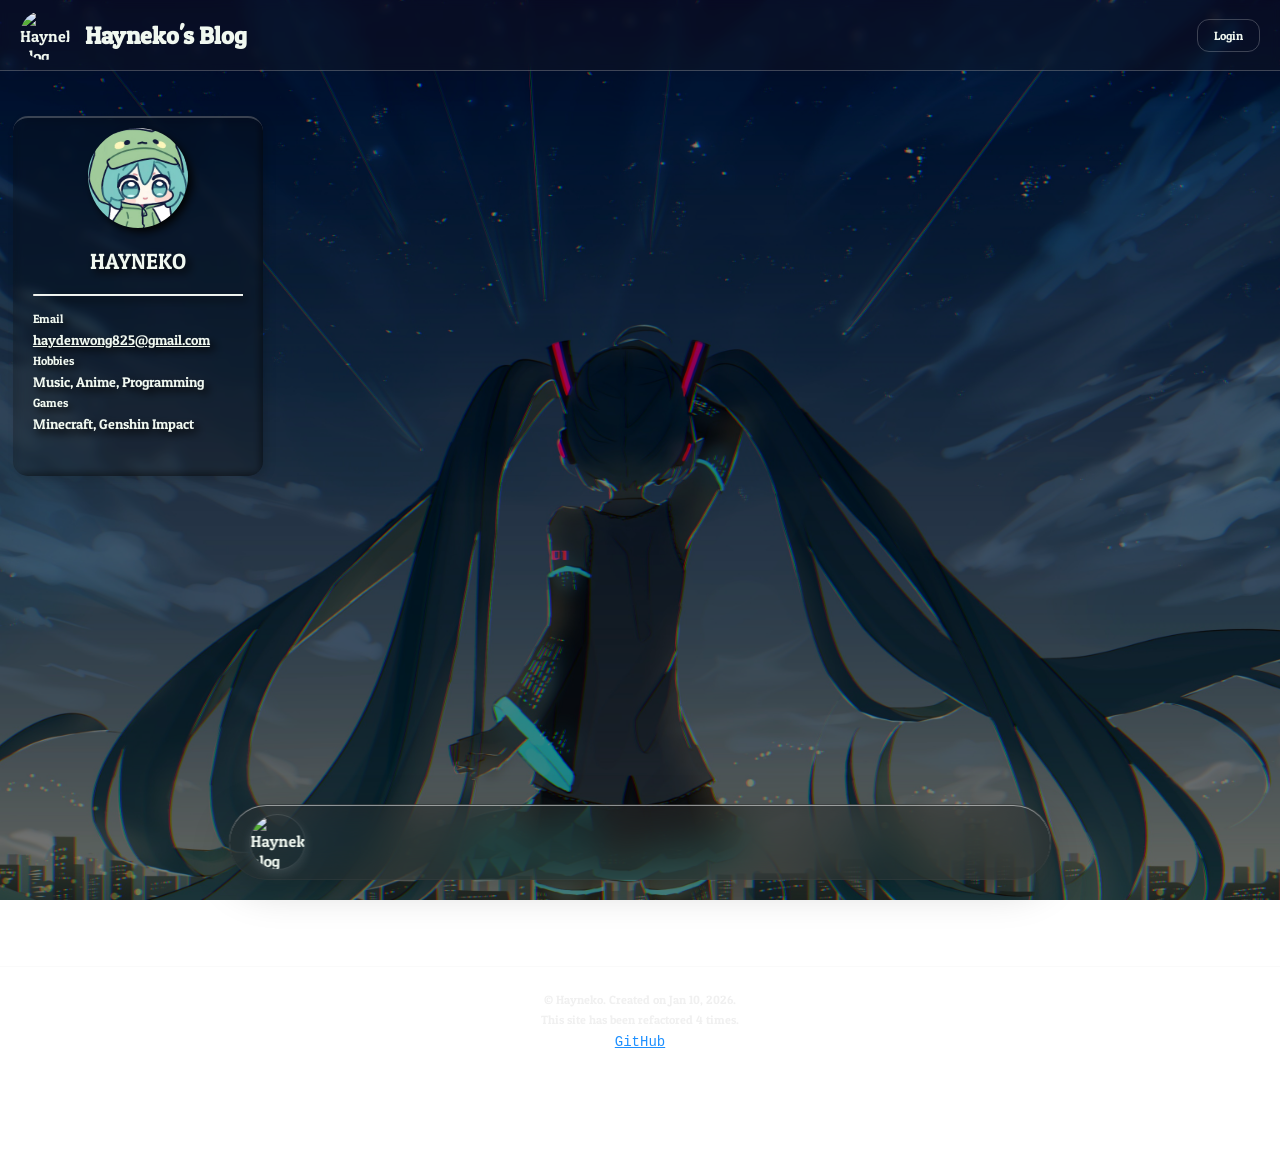
==== commit a314edc9: "Add storage list page with downloadable game and programming files" ====
--- a/index.html
+++ b/index.html
@@ -9,30 +9,29 @@
 		
 	<title>Hayneko's blog</title>
 
-	<link rel="manifest" href="manifest.json">
+	<link rel="manifest" href="/manifest.json">
 	
 	<!-- 对于 iOS -->
 	<meta name="mobile-web-app-capable" content="yes">
 	<!-- <meta name="apple-mobile-web-app-status-bar-style" content="black-translucent"> -->
 	
-	<link rel="icon" href="medias/picures/miku.JPG" sizes="32x32">
+	<link rel="icon" href="/medias/picures/miku.JPG" sizes="32x32">
 
 	<!-- css waifu -->
 	<!-- <link rel="stylesheet" href="live2dqw/assets/waifu.css"> -->
 
 	<!-- css -->
-	<link rel="stylesheet" href="medias/css/index.css">
-	<link rel="stylesheet" href="medias/css/dock.css">
-	<link rel="stylesheet" href="medias/css/main-page.css">
-	<link rel="stylesheet" href="medias/css/articles.css">
+	<link rel="stylesheet" href="/medias/css/index.css">
+	<link rel="stylesheet" href="/medias/css/dock.css">
+	<link rel="stylesheet" href="/medias/css/main-page.css">
 
 	
 </head>
 <body>
 
 <header class="body_header">
-	<a href="index.html" class="body_header_anchor not-link">
-		<img class="body_header_logo protected-media" src="medias/picures/avatarMikuHatsune.jpg" alt="Hayneko's blog" />
+	<a href="/index.html" class="body_header_anchor not-link">
+		<img class="body_header_logo protected-media" src="/medias/picures/avatarMikuHatsune.jpg" alt="Hayneko's blog" />
 		<h1 class="body_header_title" data-i18n="title">Hayneko's blog</h1>
 	</a>
 
@@ -43,7 +42,7 @@
 
 	<aside class="info">
 		<figure class="info_avatar">
-			<img src="medias/picures/avatarMikuHatsune1.jpg" alt="avatar" class="info_avatar protected-media">
+			<img src="/medias/picures/avatarMikuHatsune1.jpg" alt="avatar" class="info_avatar protected-media">
 			<figcaption class="info_avatar_name">Hayneko</figcaption>
 		</figure>
 		<section class="info_section">
@@ -60,32 +59,8 @@
 			<span class="info_section_text" data-i18n="info_games">Games: </span>
 			<span class="info_section_text-value" data-i18n="info_games_content">Minecraft, Genshin Impact</span>
 		</section>
-		<!-- <h3 class="info_code_title" data-i18n="info_code_title">Introduction</h3> -->
-		<!-- <section class="code-illustration">
-<span class="info_code code-area-heading">C++</span>
-<pre class="info_code code-area" data-i18n="info_code">
-struct Hayneko {
-  std::string name = "Hayneko";
-  std::string email = "haydenwong825@gmail.com";
-  std::string hobbies[3] = {
-    "Music", "Anime", "Programming"
-  };
-  std::string games[2] = {
-    "Minecraft", "Genshin Impact"
-  };
-  uint16_t age = 18;
-}
-
-</pre>
-</section> -->
 	</aside>
 	
-	<article class="main-article">
-		<section class="article-list-container" id="article-list-container">
-			
-		</section>
-	</article>
-	<!-- <strong>A sample strong tag.</strong> -->
 
 
 </main>
@@ -171,12 +146,12 @@
 			<div class="dock_tools_section">
 				<h3 class="dock_tools_title" data-i18n="simulation">Simulation</h3>
 				<ul class="dock_tools_list">
-					<li><a href="./physics_simulation.html" target="_blank" rel="noopener noreferrer" data-i18n="physics-simulation" class="not-link">Physics Simulation</a></li>
-					<li><a href="./physics-simulation_Newton-second-law.html" target="_blank" rel="noopener noreferrer" data-i18n="physics-simulation-newton-second-law" class="not-link">Physics Simulation (Newton Second Law)</a></li>
+					<li><a href="/pages/physics-sim/phy-default/" target="_blank" rel="noopener noreferrer" data-i18n="physics-simulation" class="not-link">Physics Simulation</a></li>
+					<li><a href="/pages/physics-sim/phy-ntlaw2/" target="_blank" rel="noopener noreferrer" data-i18n="physics-simulation-newton-second-law" class="not-link">Physics Simulation (Newton Second Law)</a></li>
 				</ul>
 				<h3 class="dock_tools_title" data-i18n="docs">Useful Docs</h3>
 				<ul class="dock_tools_list">
-					<li><a href="./medias/i386.pdf" target="_blank" rel="noopener noreferrer" data-i18n="docs-i386" class="not-link">INTEL 80386 PROGRAMMER'S REFERENCE MANUAL 1986</a></li>
+					<li><a href="/medias/i386.pdf" target="_blank" rel="noopener noreferrer" data-i18n="docs-i386" class="not-link">INTEL 80386 PROGRAMMER'S REFERENCE MANUAL 1986</a></li>
 				</ul>
 			</div>
 		</div>
@@ -206,7 +181,7 @@
 <!-- dock -->
 <nav class="dock">
 	<figure class="dock_avatar" id="avatar" onclick="javascript:HandleDockClickEvent_EmmitParticle();">
-		<img src="medias/picures/avatarMikuHatsune.jpg" alt="Hayneko's blog" class="protected-media">
+		<img src="/medias/picures/avatarMikuHatsune.jpg" alt="Hayneko's blog" class="protected-media">
 	</figure>
 
 	<p class="dock_boxes" id="home" data-i18n-tooltip="home" onclick="javascript:HandleDockClickEvent_Home();"><i class="fa-solid fa-house"></i></p>
@@ -282,9 +257,8 @@
 <!-- end service worker -->
 
 <!-- dock avatar particle -->
-<script src="medias/scripts/CreateParticle.js"></script>
+<script src="/medias/scripts/CreateParticle.js"></script>
 <!-- end dock avatar particle -->
-<script src="medias/scripts/MainContent.js"></script>
 
 <!-- dock links handler -->
 <script>
@@ -302,13 +276,13 @@
 	}
 
 	function HandleDockClickEvent_Home() {
-		window.location.href = "index.html";
+		window.location.href = "/index.html";
 	}
 	function HandleDockClickEvent_Album() {
 		// window.location.href = "#";
 	}
 	function HandleDockClickEvent_Storage() {
-		window.location.href = "./storage-list.html";
+		window.location.href = "/pages/storage-list.html";
 	}
 	function HandleDockClickEvent_FriendlyLinks(event) {
 		event.stopPropagation();
@@ -346,15 +320,15 @@
 <!-- end dock links handler -->
 
 <!-- language switcher -->
-<script src="medias/scripts/LanguageSwitcher.js"></script>
+<script src="/medias/scripts/LanguageSwitcher.js"></script>
 <!-- end language switcher -->
 
 <!-- theme switcher -->
-<script src="medias/scripts/ThemeSwitcher.js"></script>
+<script src="/medias/scripts/ThemeSwitcher.js"></script>
 <!-- end theme switcher -->
 
 <!-- menu system -->
-<script src="medias/scripts/DockMenuSystem.js"></script>
+<script src="/medias/scripts/DockMenuSystem.js"></script>
 <!-- end menu system -->
 
 <!-- title -->
--- a/medias/css/dock.css
+++ b/medias/css/dock.css
@@ -42,7 +42,6 @@
 	justify-content: center;
 	transition: var(--transition-smooth);
 	padding-right: 5px;
-	padding-left: 5px;
 	order: -1;
 }
 
@@ -350,7 +349,6 @@
 	display: block;
 }
 
-/* 搜索菜单特定样式 */
 .dock_search-menu {
 	min-width: fit-content;
 }
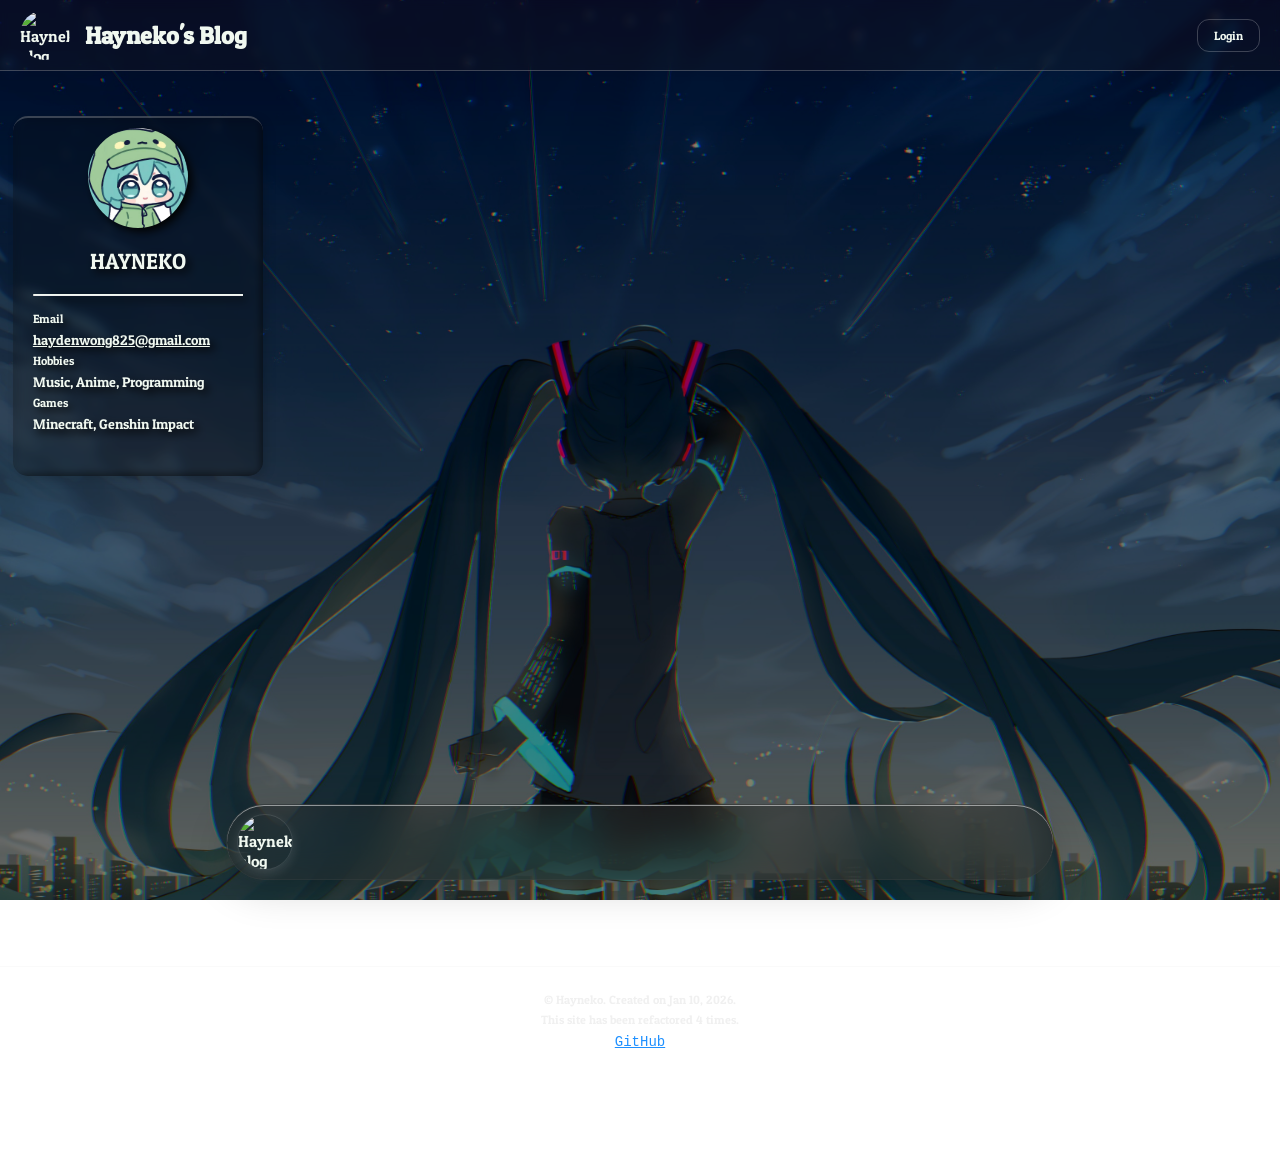
==== commit 7f58fbd1: "添加全局脚本和样式，优化菜单系统，更新语言切换功能，修复粒子效果，调整布局样式" ====
--- a/index.html
+++ b/index.html
@@ -218,6 +218,9 @@
 
 
 </body>
+
+<script src="/medias/scripts/GeneralPages.js"></script>
+
 <!-- DOM loaded -->
 <script>
 	document.addEventListener('DOMContentLoaded', async function() {
@@ -255,164 +258,18 @@
 </script>
 
 <!-- end service worker -->
-
-<!-- dock avatar particle -->
+<!-- dock links handler -->
 <script src="/medias/scripts/CreateParticle.js"></script>
-<!-- end dock avatar particle -->
-
-<!-- dock links handler -->
-<script>
-	function HandleDockClickEvent_EmmitParticle() {
-		EmmitParticle();
-
-		// for debugging
-		// caches.delete('hayneko-blog-cache-v1').then(() => {
-		// 	console.log('Cache cleared');
-		// });
-
-	}
-	function HandleDockClickEvent_Contact_Via(url) {
-		window.open(url, "_blank");
-	}
-
-	function HandleDockClickEvent_Home() {
-		window.location.href = "/index.html";
-	}
-	function HandleDockClickEvent_Album() {
-		// window.location.href = "#";
-	}
-	function HandleDockClickEvent_Storage() {
-		window.location.href = "/pages/storage-list.html";
-	}
-	function HandleDockClickEvent_FriendlyLinks(event) {
-		event.stopPropagation();
-		ToggleMenu("dock_friendly-links");
-	}
-	function HandleDockClickEvent_Projects() {
-		window.open("https://github.com/hayNeko", "_blank");
-	}
-	function HandleDockClickEvent_Contact(event) {
-		event.stopPropagation();
-		ToggleMenu("dock_contact");
-	}
-	function HandleDockClickEvent_Language(event) {
-		// const oldLang = LanguageManager.currentLanguage;
-		// const newLang = LanguageManager.SwitchToNextLanguage();
-		// UpdatePageLanguage();
-		event.stopPropagation();
-		ToggleMenu("dock_language");
-	}
-	function HandleDockClickEvent_Theme() {
-		SwitchTheme();
-		// console.log("Theme switched!");
-	}
-	function HandleDockClickEvent_Search(event) {
-		// window.location.href = "#";
-		event.stopPropagation();
-		ToggleMenu("dock_search");
-	}
-	function HandleDockClickEvent_Tools(event) {
-		// window.location.href = "#";
-		event.stopPropagation();
-		ToggleMenu("dock_tools");
-	}
-</script>
+<script src="/medias/scripts/LanguageSwitcher.js"></script>
+<script src="/medias/scripts/ThemeSwitcher.js"></script>
+<script src="/medias/scripts/DockMenuSystem.js"></script>
+<script src="/medias/scripts/DockInitializer.js"></script>
 <!-- end dock links handler -->
-
-<!-- language switcher -->
-<script src="/medias/scripts/LanguageSwitcher.js"></script>
-<!-- end language switcher -->
-
-<!-- theme switcher -->
-<script src="/medias/scripts/ThemeSwitcher.js"></script>
-<!-- end theme switcher -->
-
-<!-- menu system -->
-<script src="/medias/scripts/DockMenuSystem.js"></script>
-<!-- end menu system -->
-
-<!-- title -->
-<script>
-	document.addEventListener('DOMContentLoaded', async function() {
-		// 等待语言系统初始化
-		await InitializeLanguageSystem();
-		
-		// 获取当前语言的离开消息
-		const langData = LanguageManager.GetCurrentLanguageData();
-		leaveMessage = langData.translations['title_leave-message'] || "Miku! ";
-		originalTitle = langData.translations['title'] || originalTitle;
-	});
-
-	document.addEventListener("visibilitychange", function () {
-		if (document.hidden) {
-			document.title = " (>_<) " + leaveMessage + originalTitle;
-		} else {
-			document.title = originalTitle;
-		}
-	});
-
-</script>
-<!-- end title -->
-
-<!-- live-2d -->
-<!-- <script src="live2dqw/assets/jquery.min.js?v=3.3.1"></script>
-<script src="live2dqw/assets/jquery-ui.min.js?v=1.12.1"></script>
-<script src="live2dqw/assets/waifu-tips.js"></script>
-<script src="live2dqw/assets/live2d.js"></script>
-<script type="text/javascript">
-	/* 可直接修改部分参数 */
-	live2d_settings['modelId'] = 2;                  // 默认模型 ID
-	live2d_settings['modelTexturesId'] = 87;         // 默认材质 ID
-	live2d_settings['modelStorage'] = false;         // 不储存模型 ID
-	live2d_settings['canCloseLive2d'] = false;       // 隐藏 关闭看板娘 按钮
-	live2d_settings['canTurnToHomePage'] = false;    // 隐藏 返回首页 按钮
-	live2d_settings['waifuSize'] = '350x300';        // 看板娘大小
-	live2d_settings['waifuTipsSize'] = '300x120';    // 提示框大小
-	live2d_settings['waifuFontSize'] = '20px';       // 提示框字体
-	live2d_settings['waifuToolFont'] = '20px';       // 工具栏字体
-	live2d_settings['waifuToolLine'] = '30px';       // 工具栏行高
-	live2d_settings['waifuToolTop'] = '-60px';       // 工具栏顶部边距
-	live2d_settings['waifuDraggable'] = 'disable';    // 拖拽样式
-	/* 在 initModel 前添加 */
-	initModel("live2dqw/assets/waifu-tips.json?v=1.4.2")
-</script> -->
-<!-- end live-2d -->
 
 <!-- fontawesome -->
 <script src="https://kit.fontawesome.com/1600b40260.js" crossorigin="anonymous"></script>
 <!-- end fontawesome -->
 
-<!-- protected media -->
-<script>
-	const protectedMediaElements = document.querySelectorAll('.protected-media');
-
-	protectedMediaElements.forEach(element => {
-		// 禁用右键菜单
-		element.addEventListener('contextmenu', event => {
-			event.preventDefault();
-		});
-
-		// 禁用拖拽
-		element.setAttribute('draggable', false);
-
-		// 禁用拖动
-		element.addEventListener('dragstart', event => {
-			event.preventDefault();
-		});
-
-		// 禁用复制
-		element.addEventListener('copy', event => {
-			event.preventDefault();
-		});
-
-		// 禁用长按
-		element.addEventListener('pointercancel', event => {
-			event.preventDefault();
-		});
-	});
-</script>
-
-<!-- end protected media -->
 
 
 </html>
--- a/medias/css/dock.css
+++ b/medias/css/dock.css
@@ -41,7 +41,8 @@
 	align-items: center;
 	justify-content: center;
 	transition: var(--transition-smooth);
-	padding-right: 5px;
+	padding-right: 20px;
+	margin-left: -10px;
 	order: -1;
 }
 
